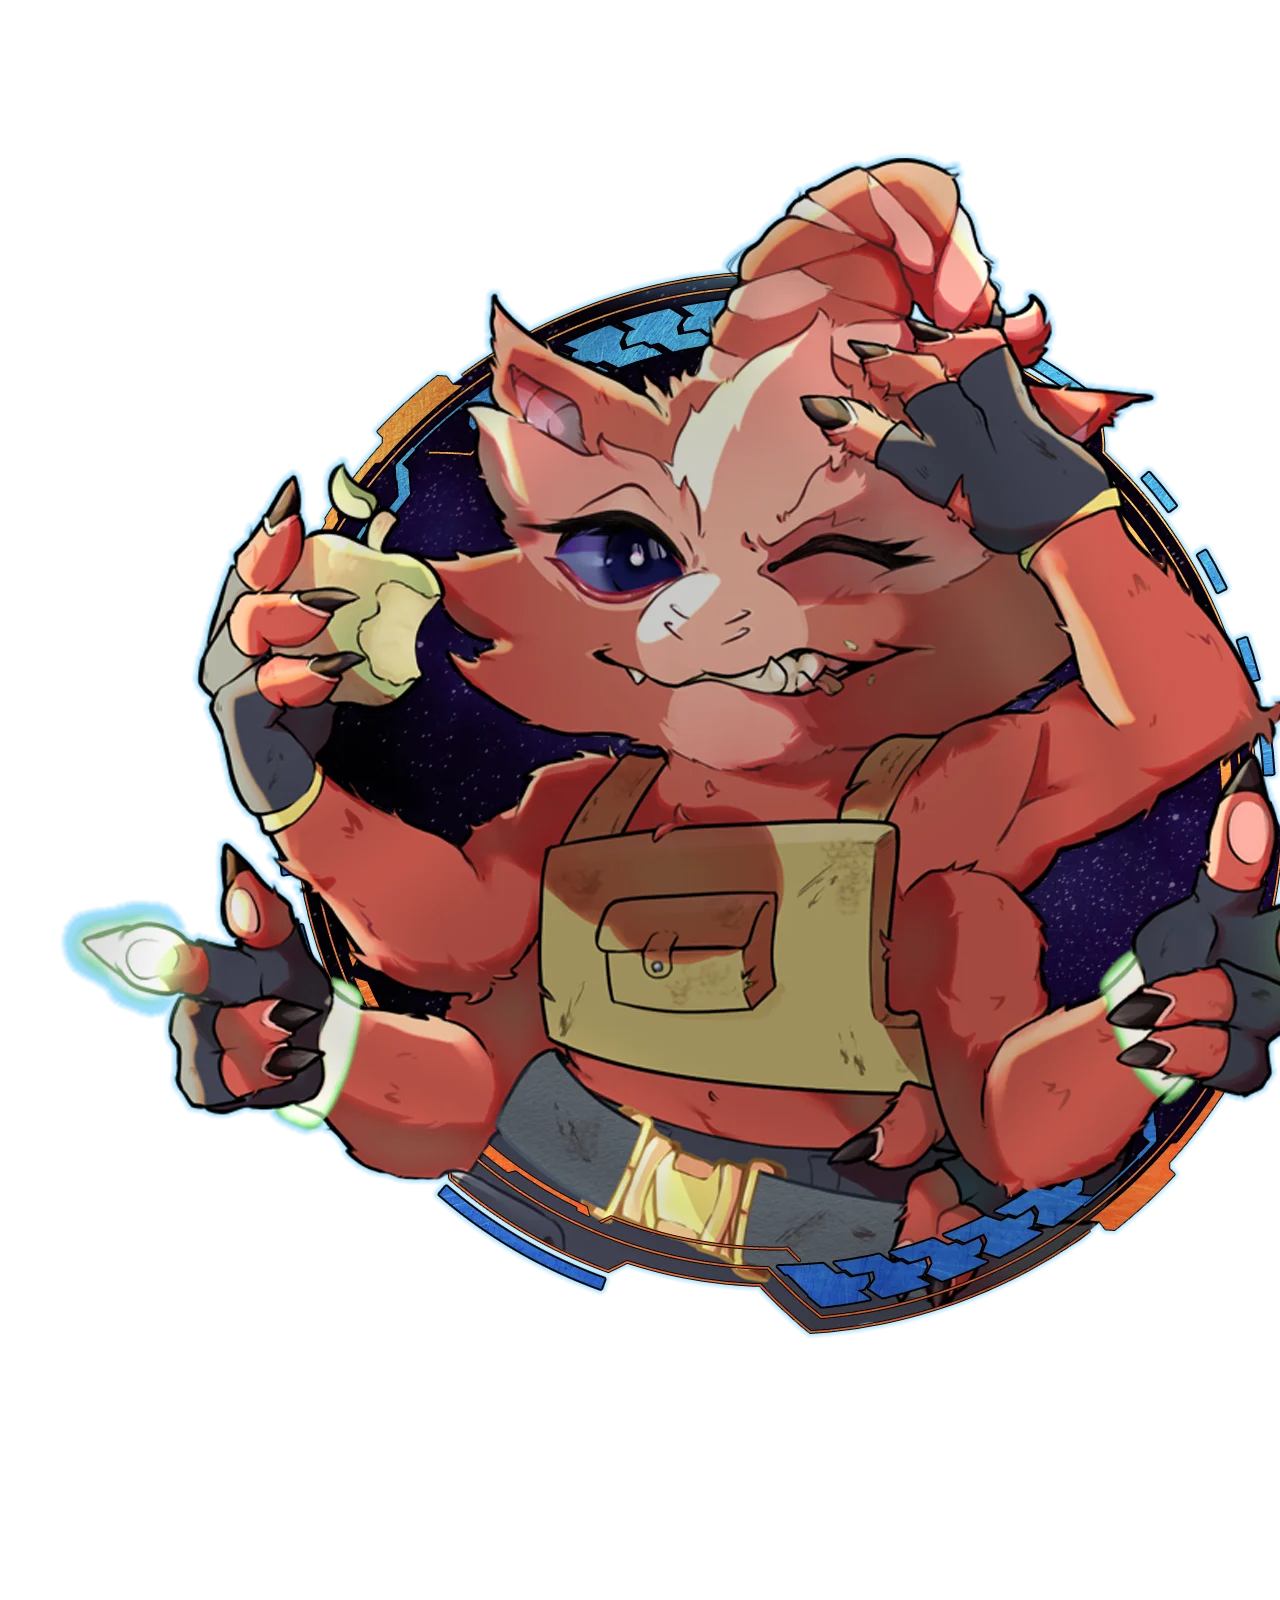
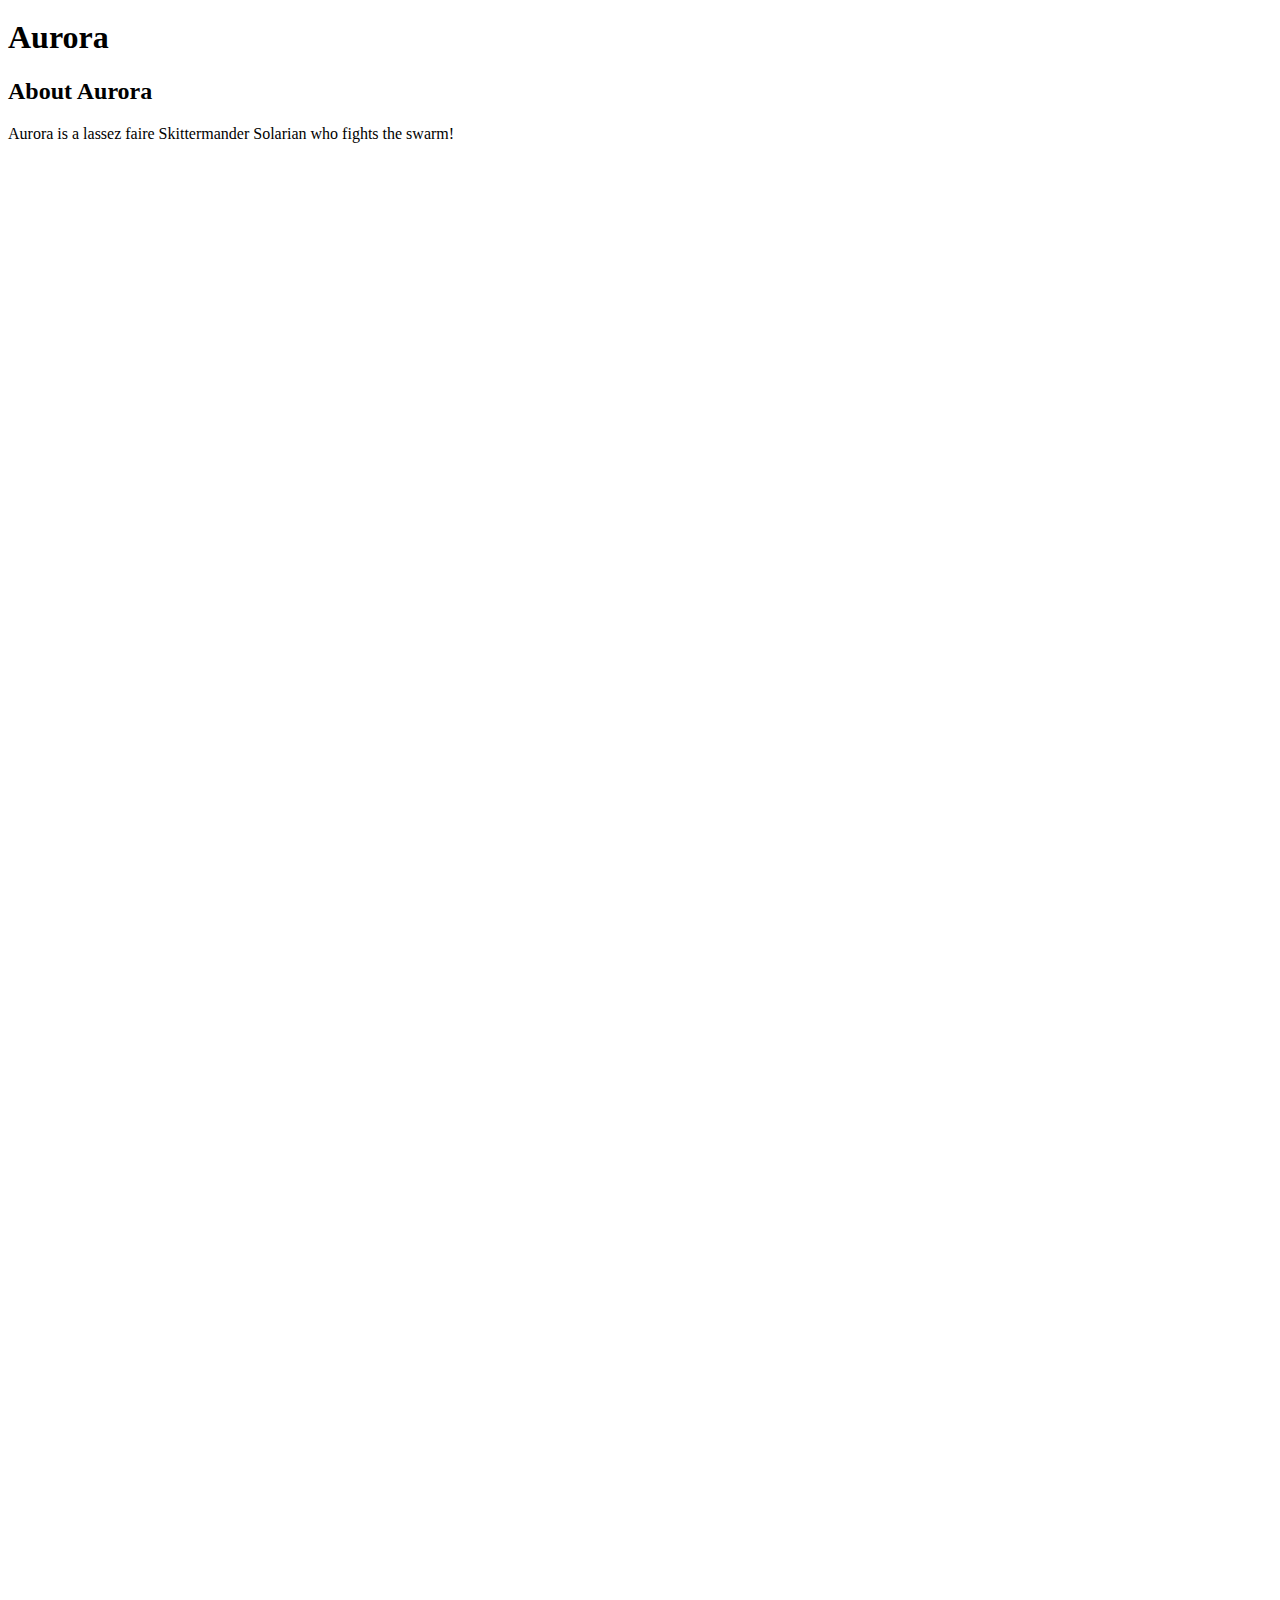
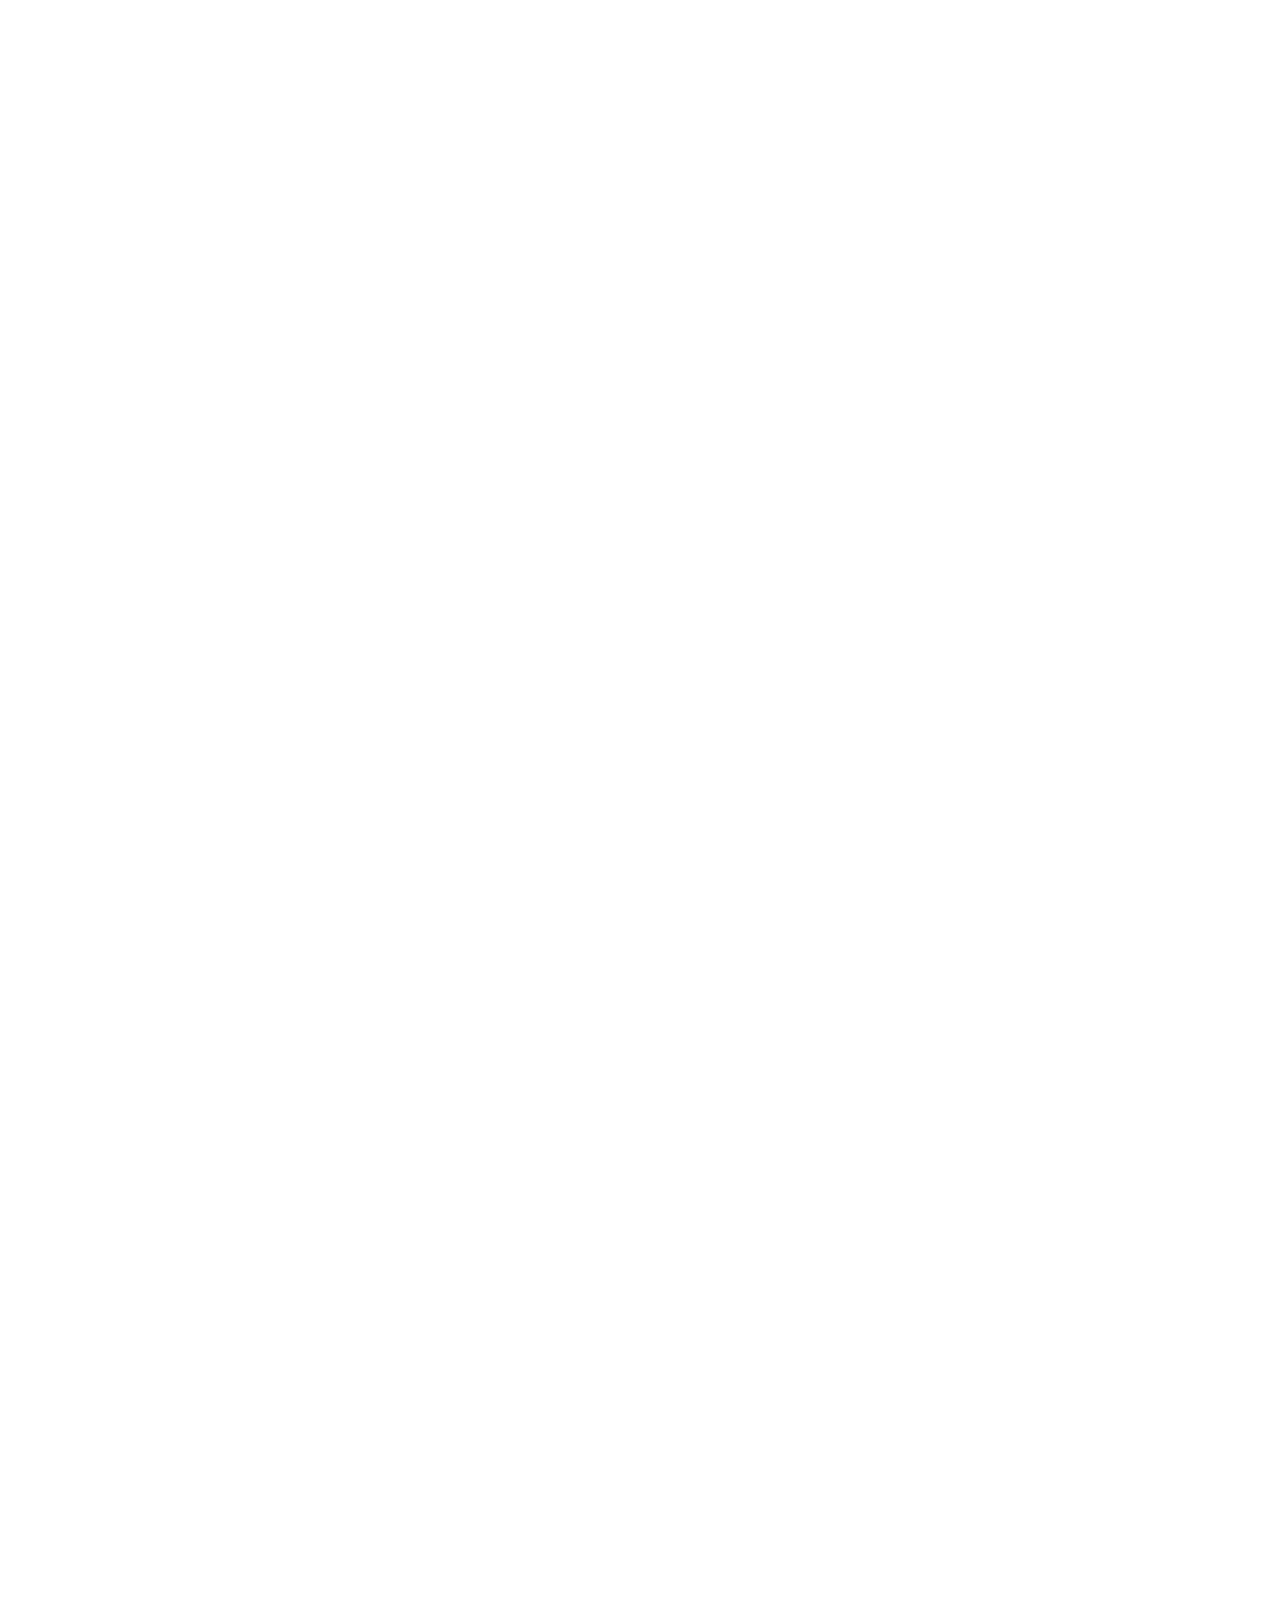
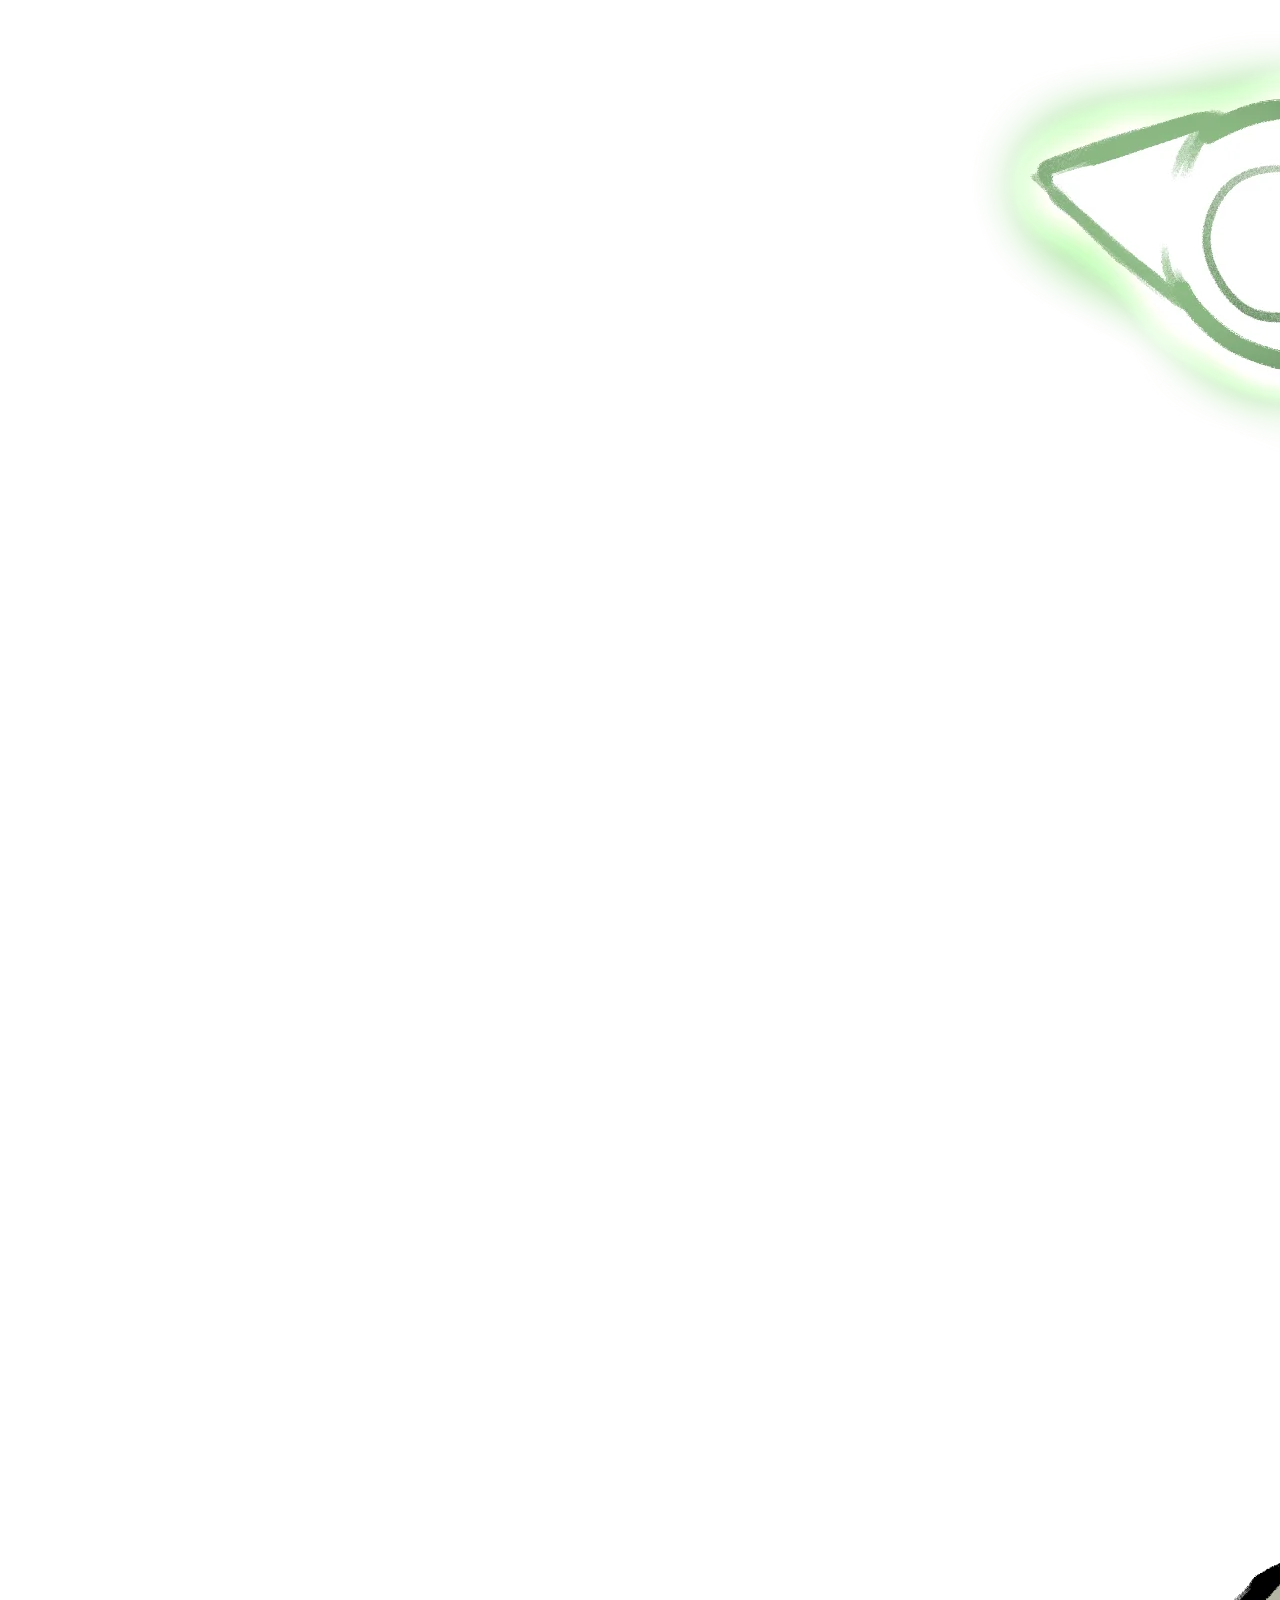
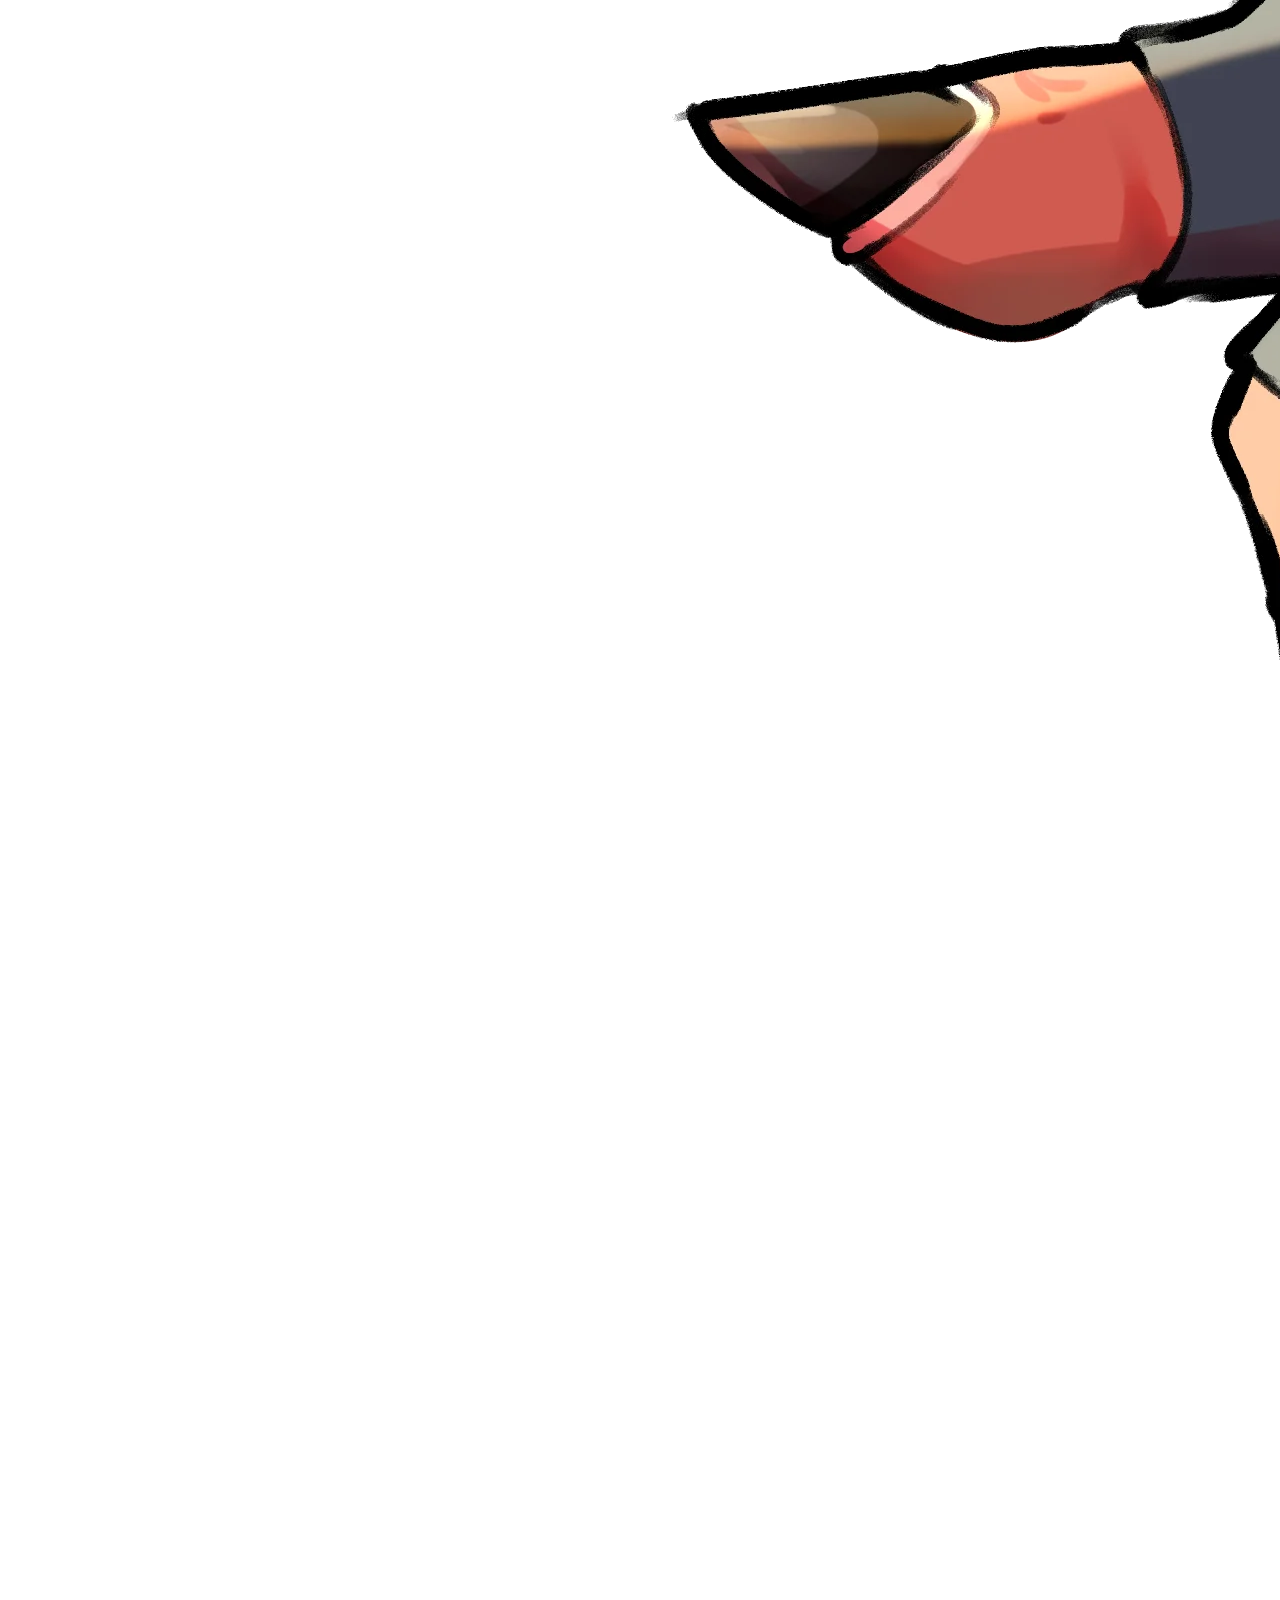
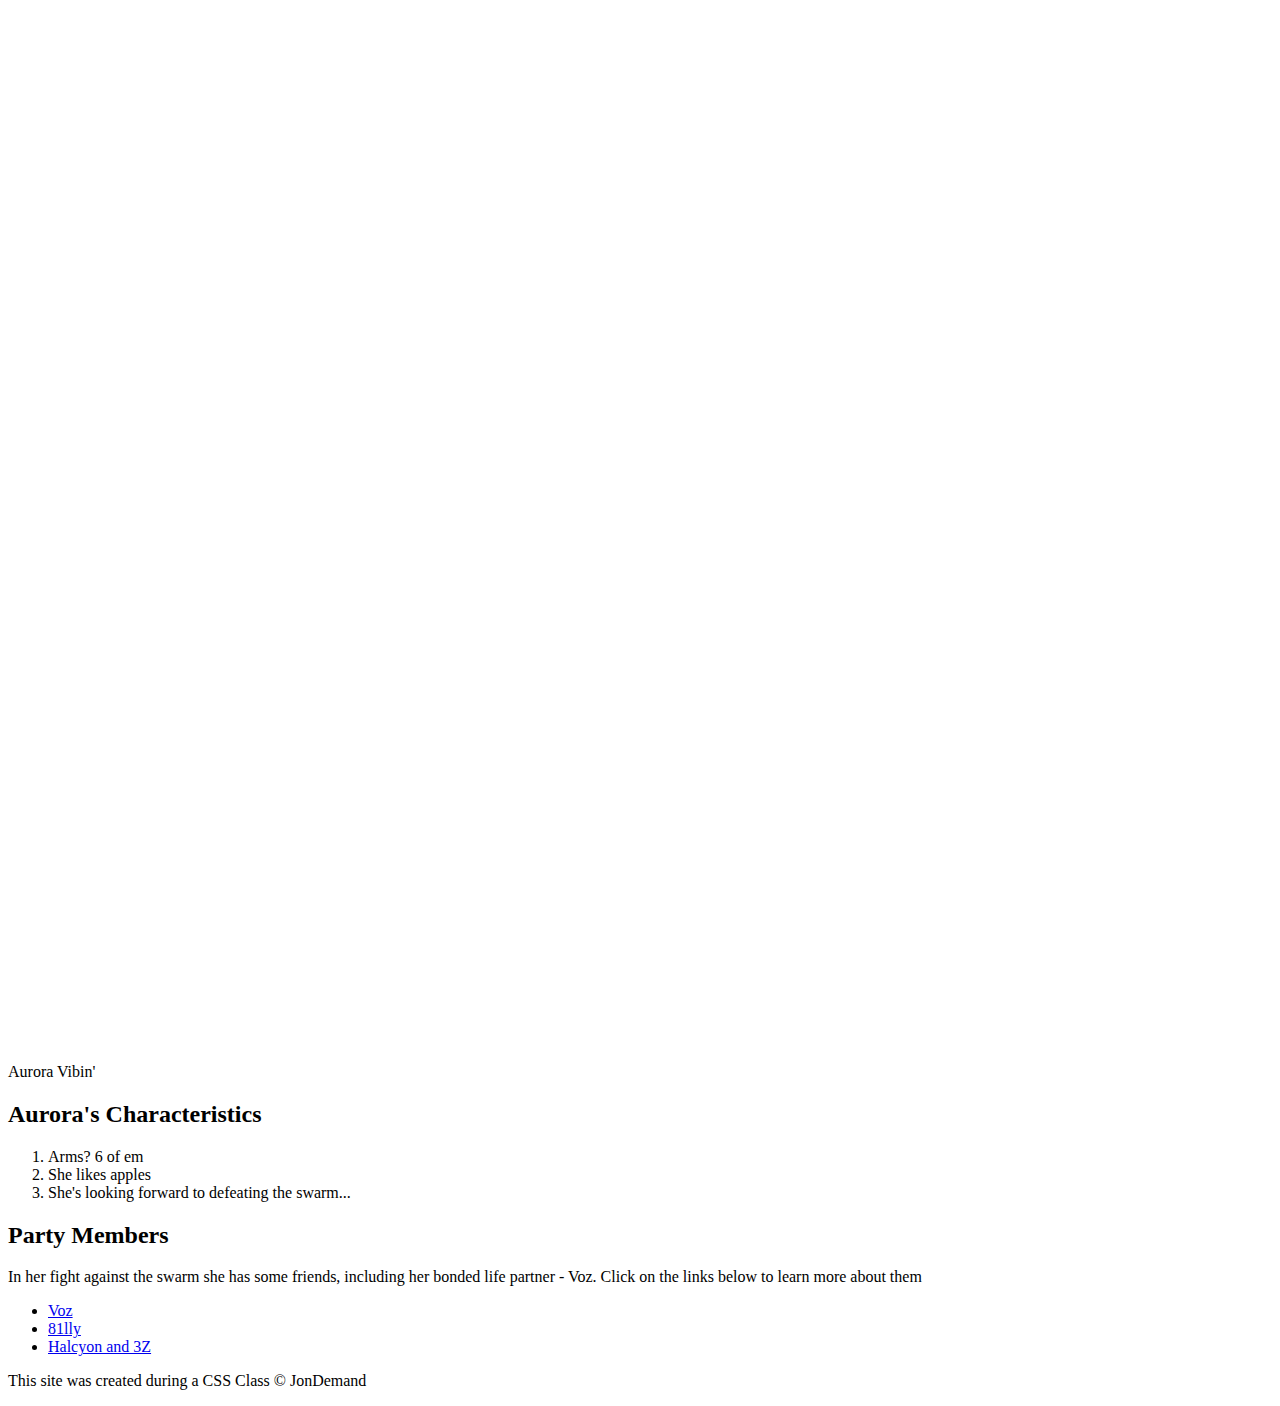
==== index.html @ ff3a0cec "added index + new image" ====
<!DOCTYPE>
<html>
<head>
    <title>Aurora</title>
    <link rel="icon" href="img/Aurora_v1_1-5.webp"
</head>
<body>
    <!--header element -->
    <header>
        <img src="img/Aurora_v1_1-5.webp">
        <h1>Aurora</h1>
    </header>

    <!-- main element -->
    <main>
        <h2>About Aurora</h2>
        <p>Aurora is a lassez faire Skittermander Solarian who fights the swarm!</p>
        <img src="img/Aurora_new_2.webp">
        <p>Aurora Vibin'</p>
        <!-- Characteristics -->
        <h2>Aurora's Characteristics</h2>
        <ol>
            <li>Arms? 6 of em</li>
            <li>She likes apples</li>
            <li>She's looking forward to defeating the swarm...</li>
        </ol>
        <!-- Party -->
        <h2>Party Members</h2>
        <p>In her fight against the swarm she has some friends, including her bonded life partner - Voz.
            Click on the links below to learn more about them
        </p>
        <ul>
            <li><a target="_blank" href="https://hephaistos.azurewebsites.net/character/1987288219">Voz</a></li>
            <li><a target="_blank" href="https://hephaistos.azurewebsites.net/character/1727093661">81lly</a></li>
            <li><a target="_blank" href="https://hephaistos.azurewebsites.net/character/663443040">Halcyon and 3Z</a></li>
        </ul>
    </main>
<!-- footer element -->
<footer>
    <p>This site was created during a CSS Class &copy; JonDemand</p>
</footer>

</body>
</html>
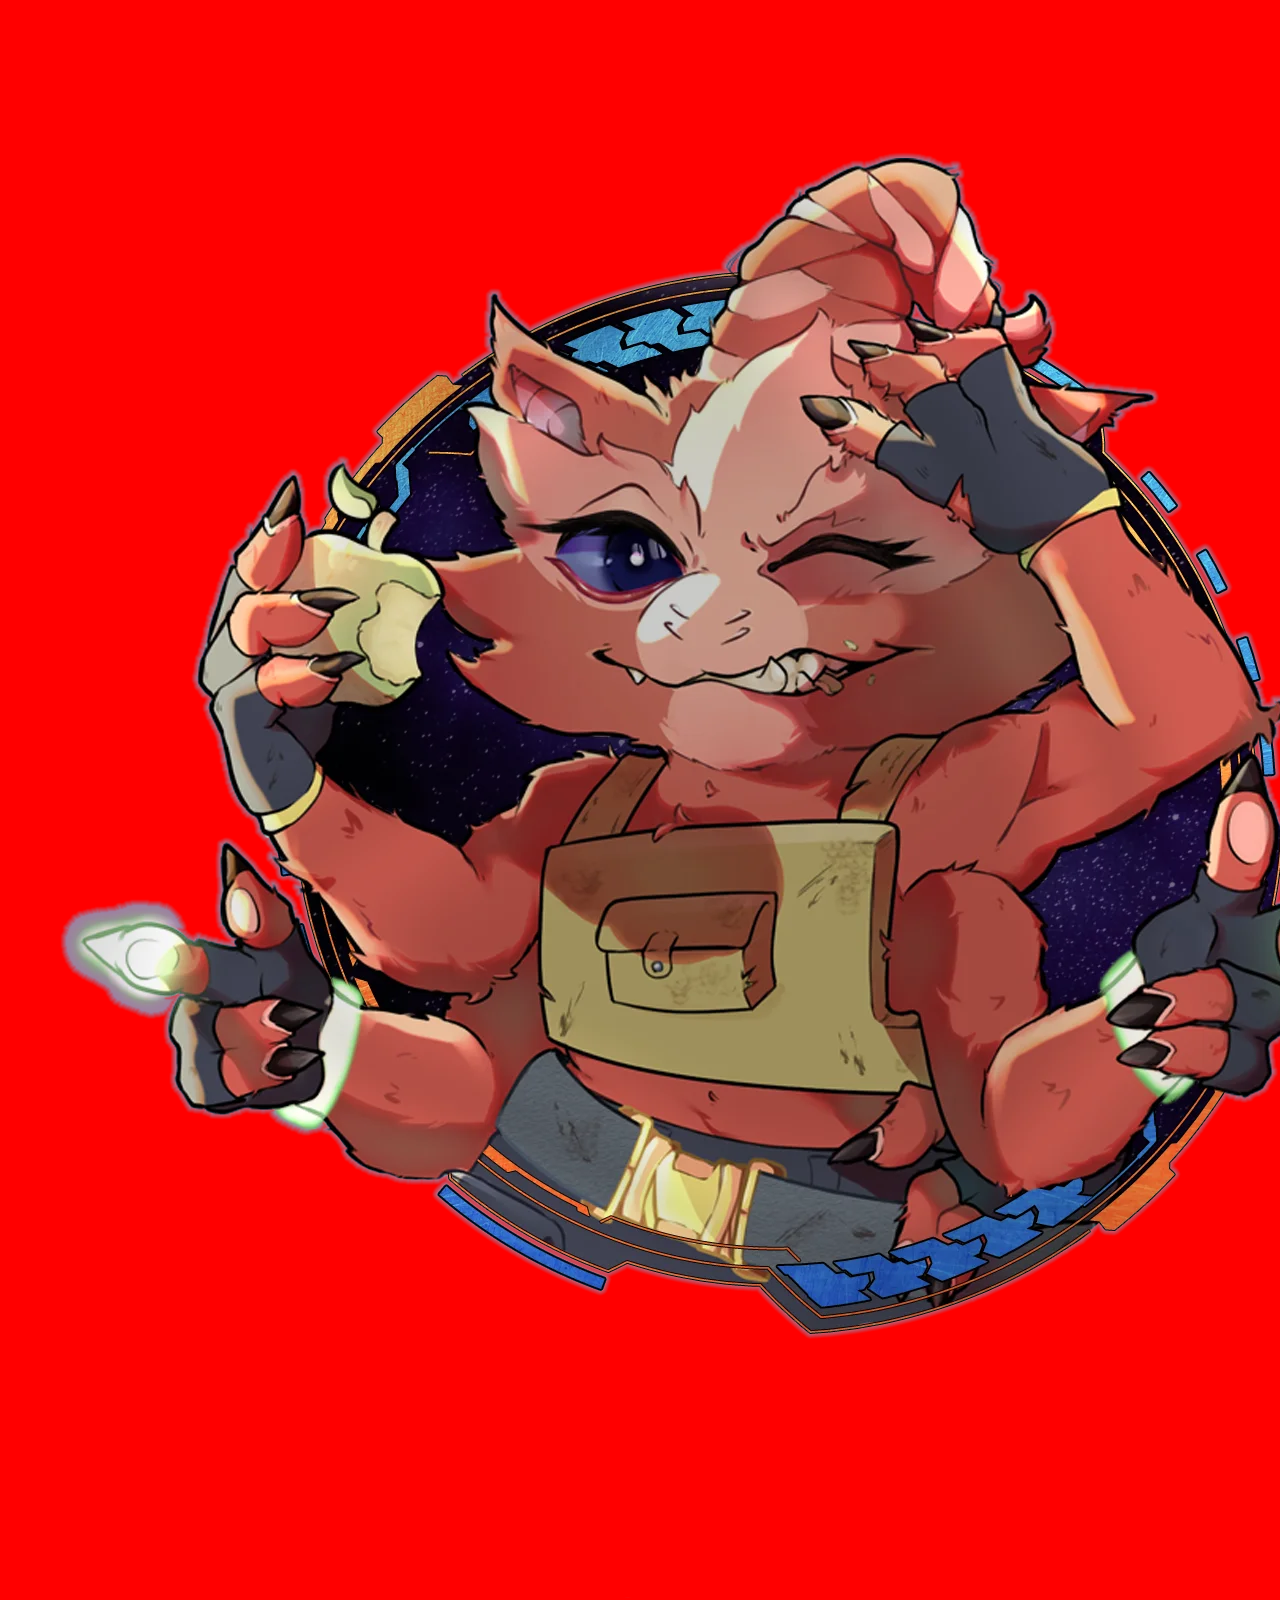
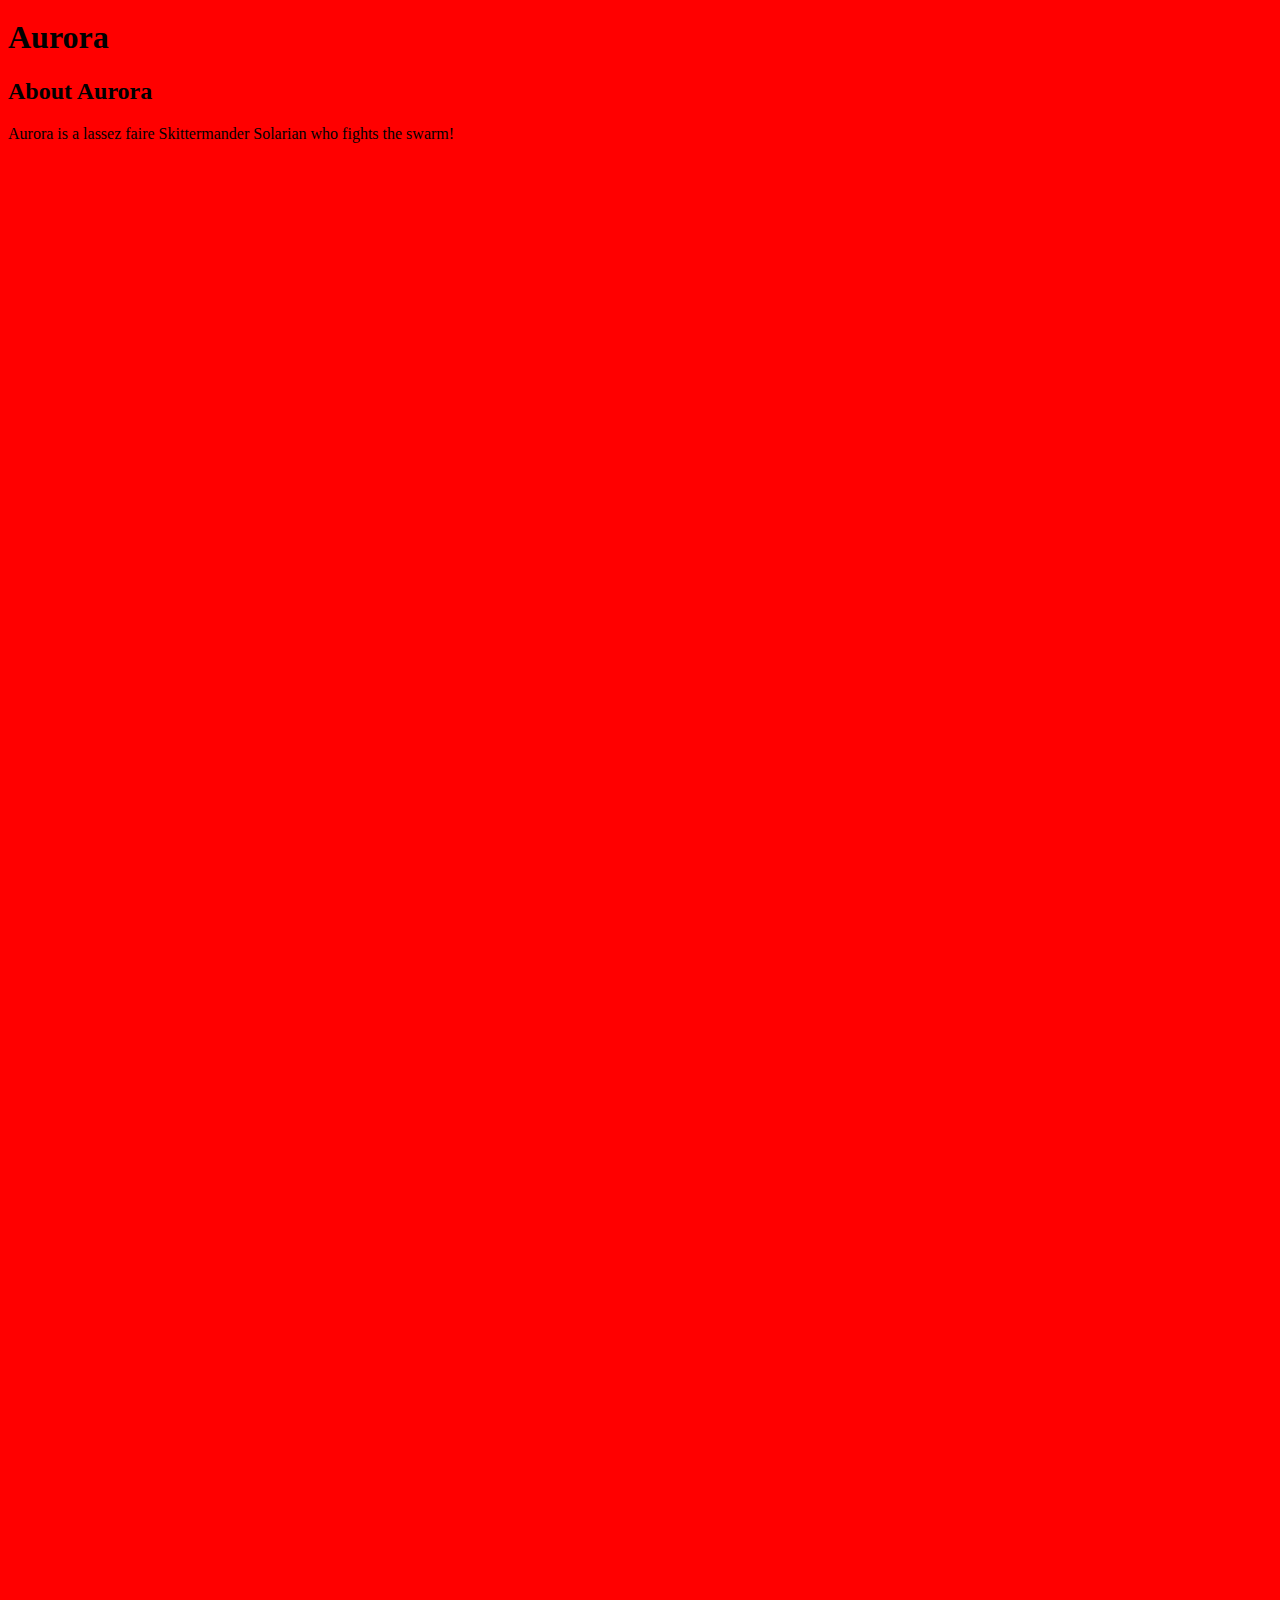
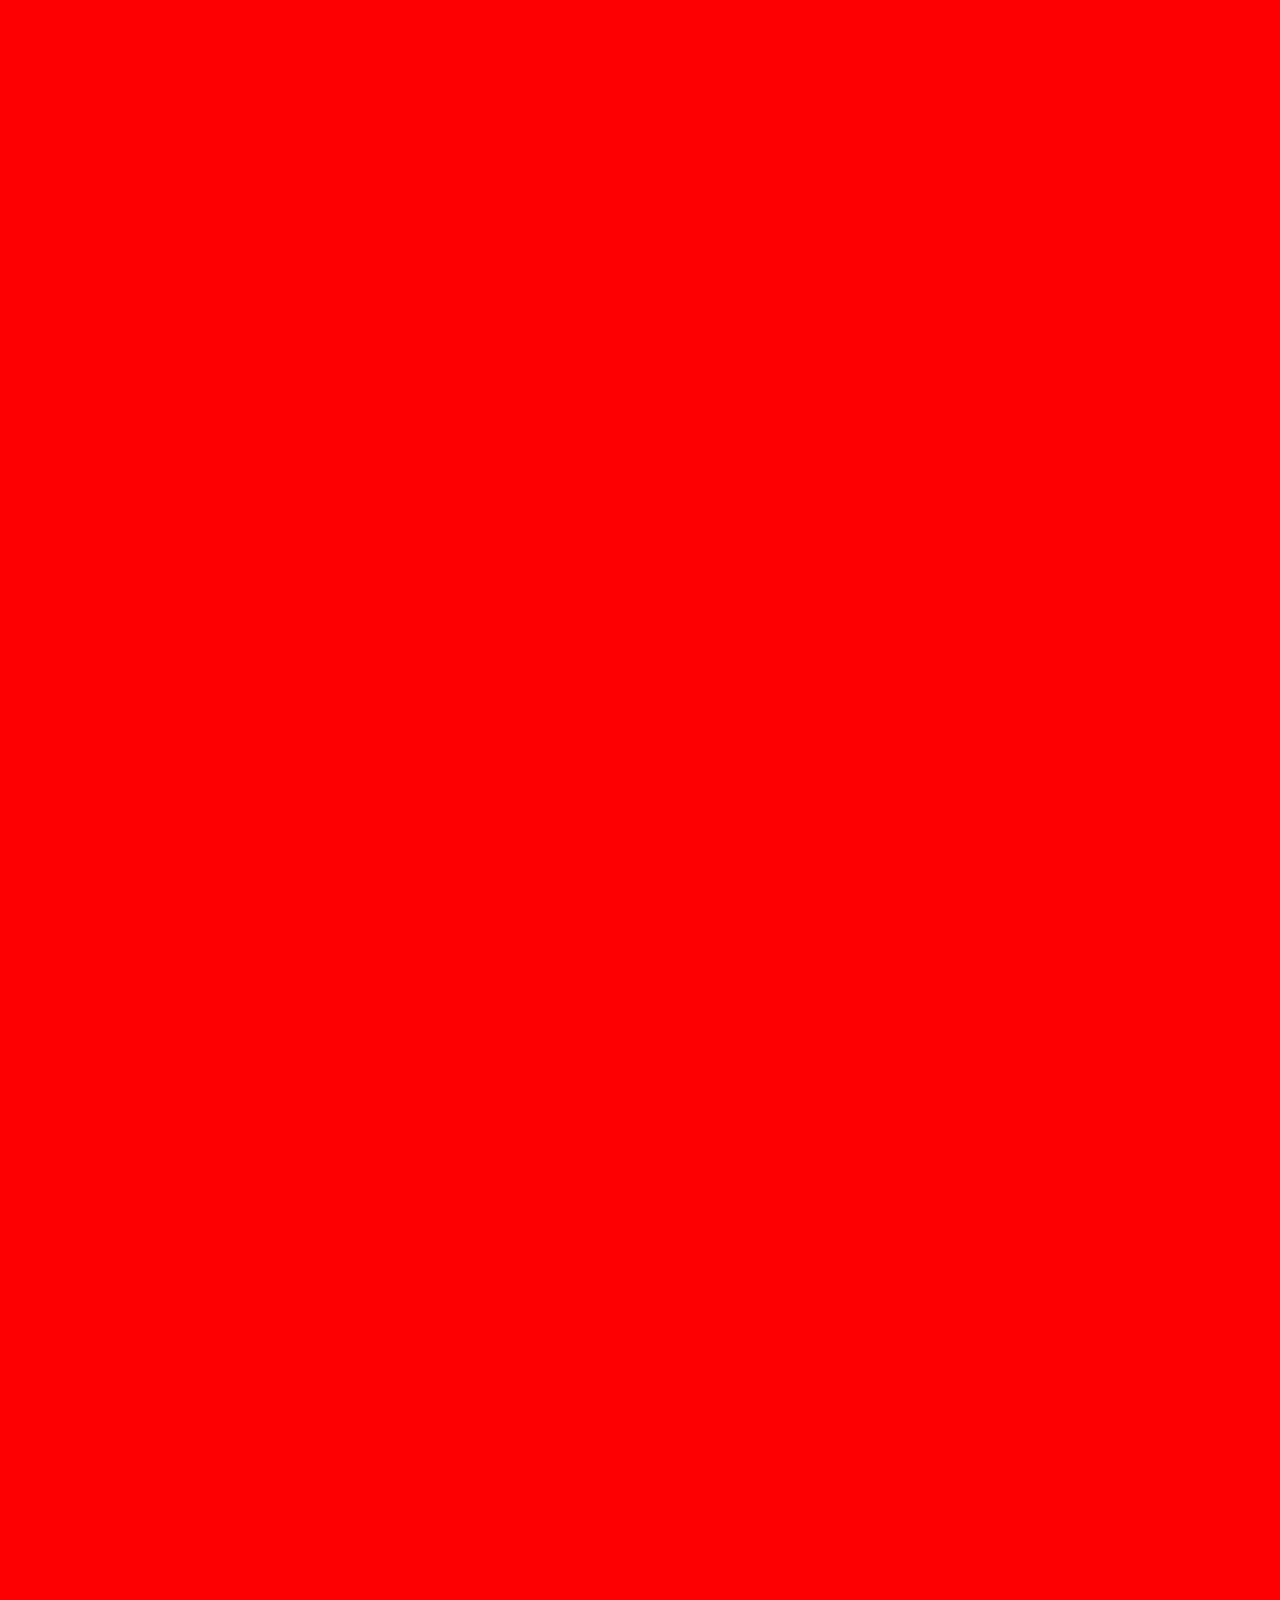
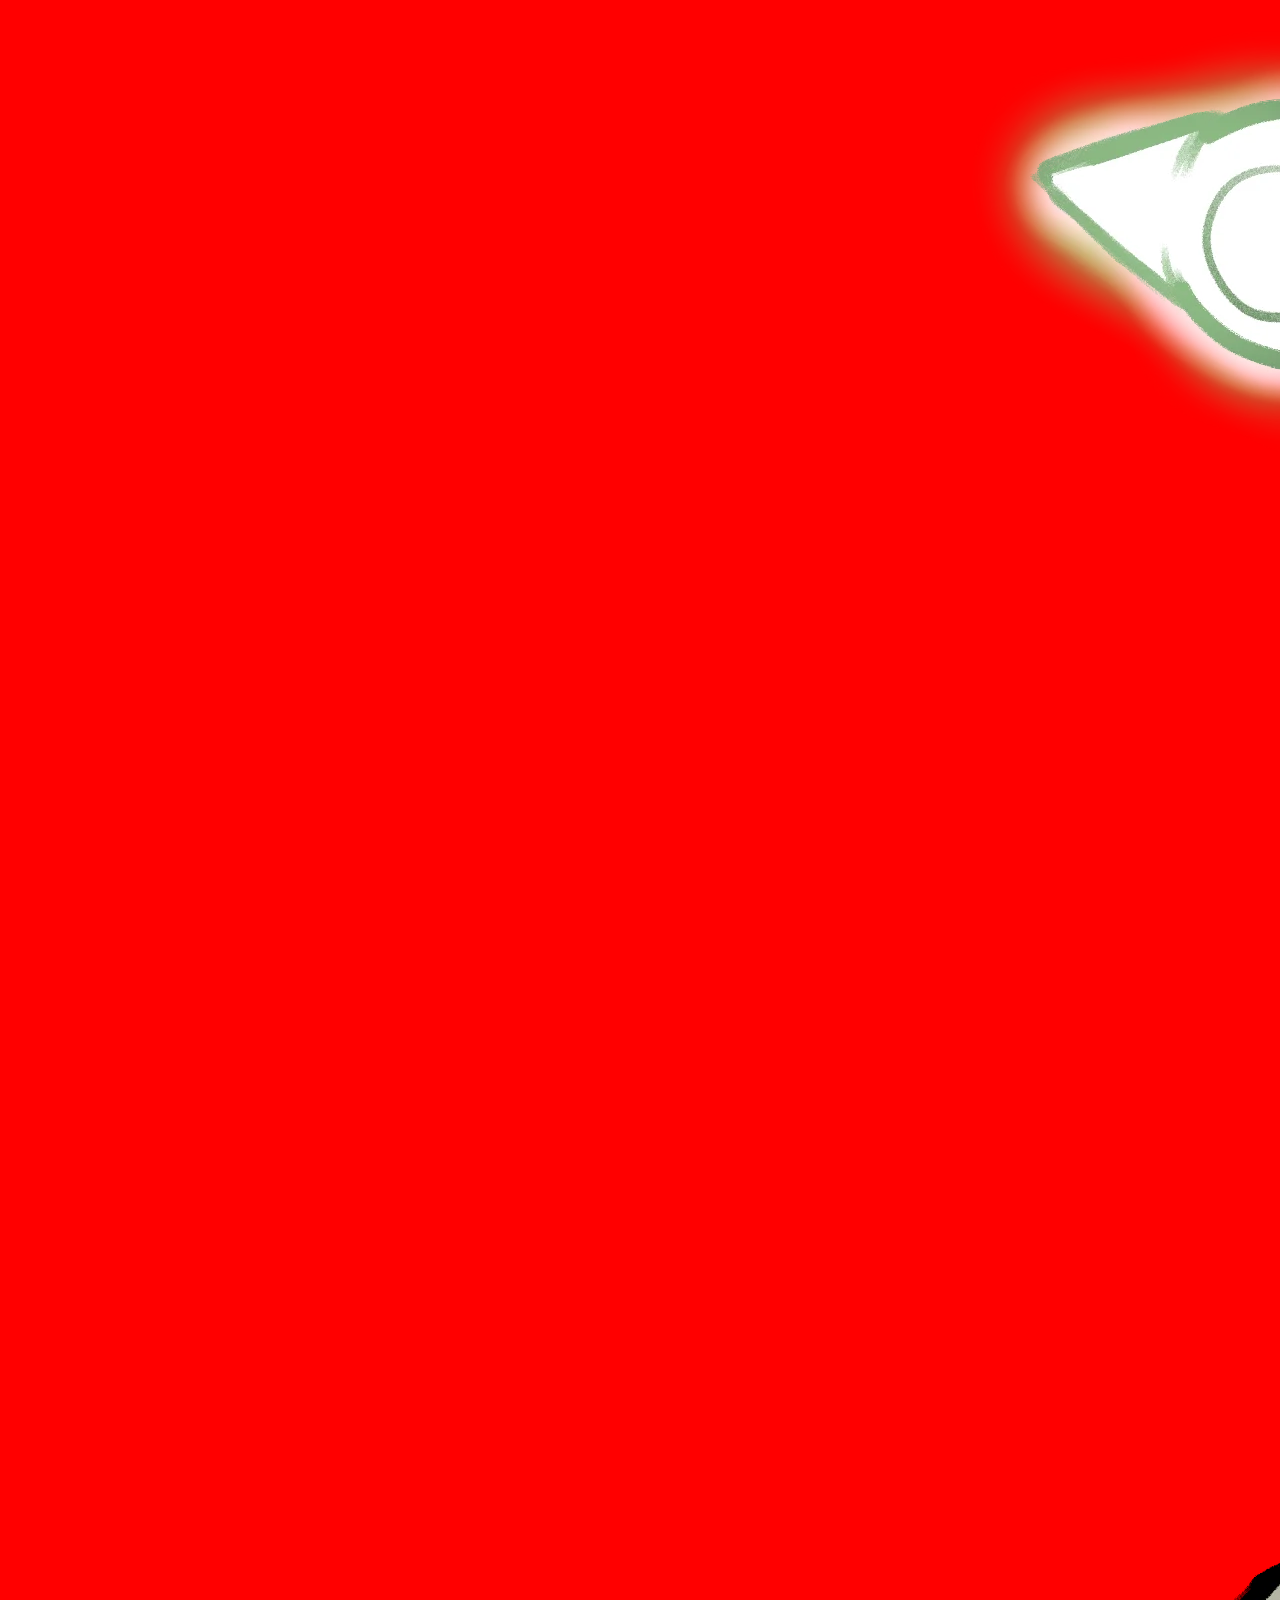
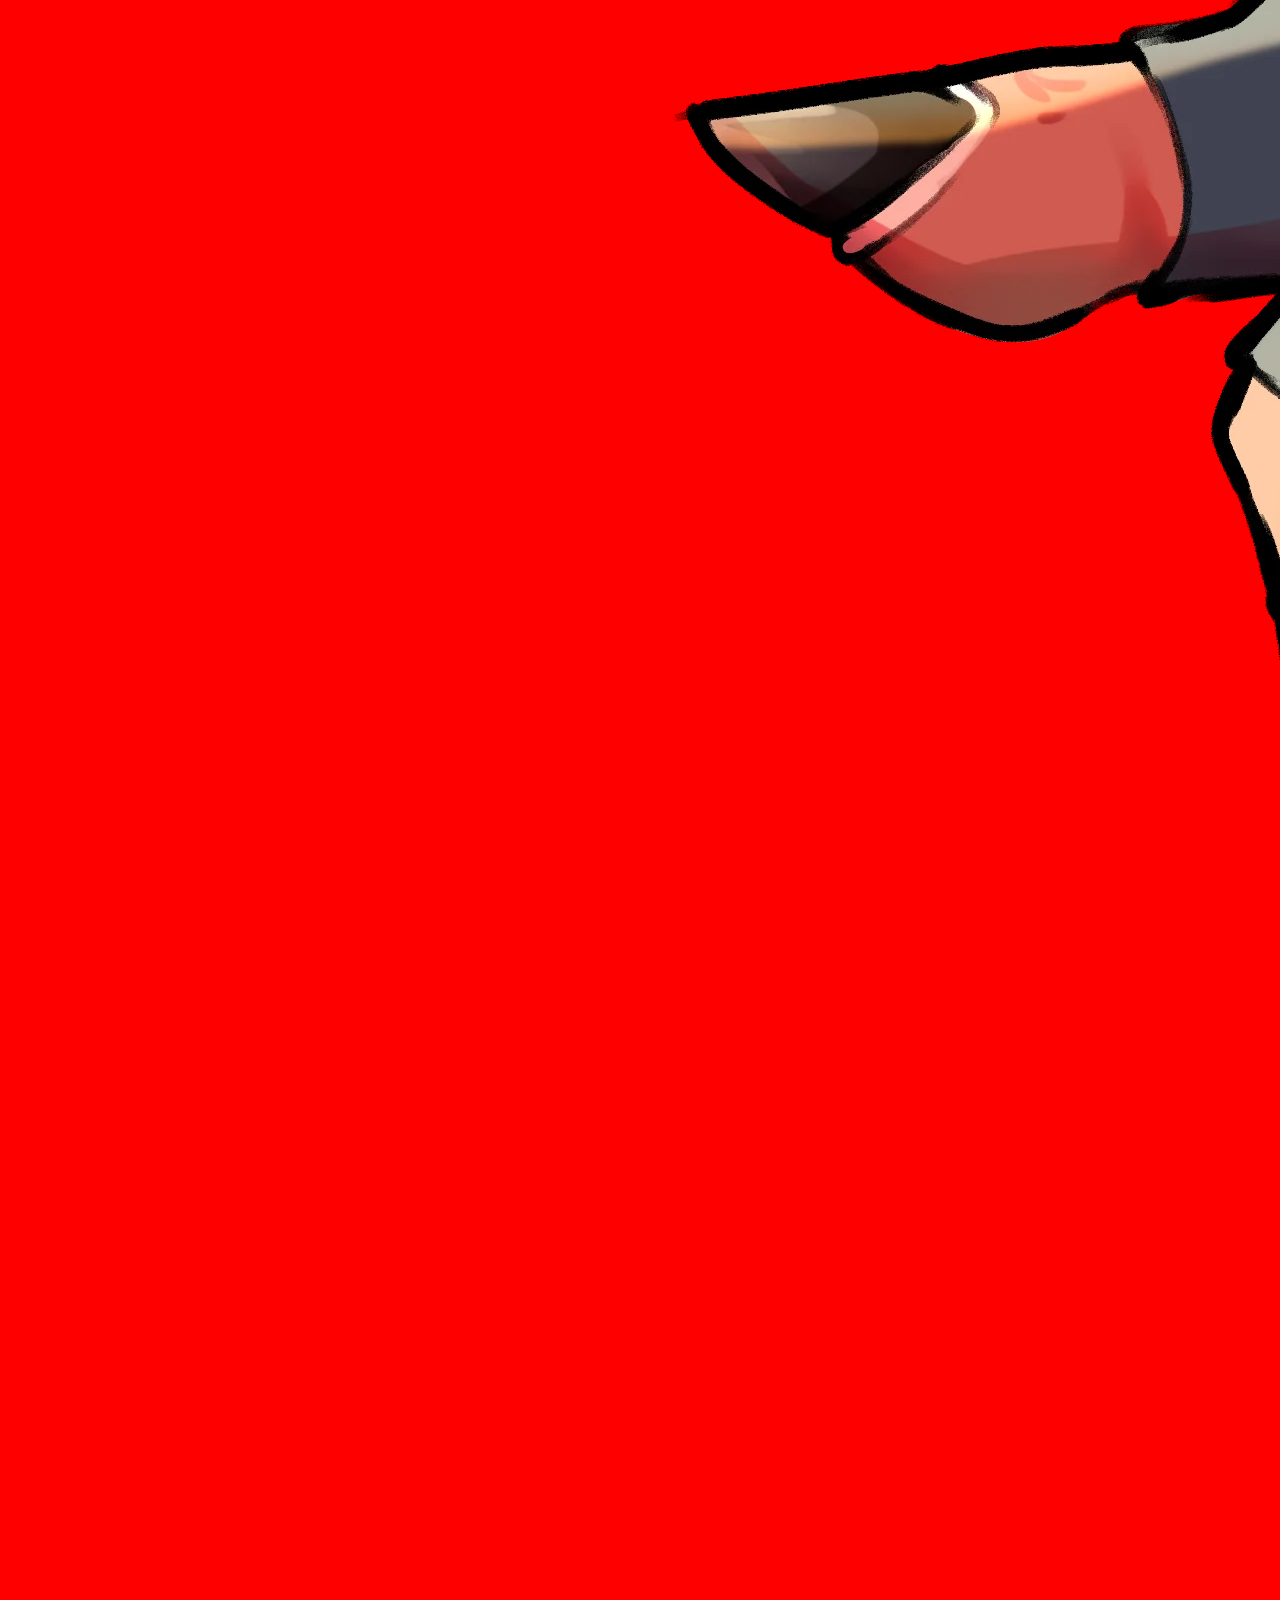
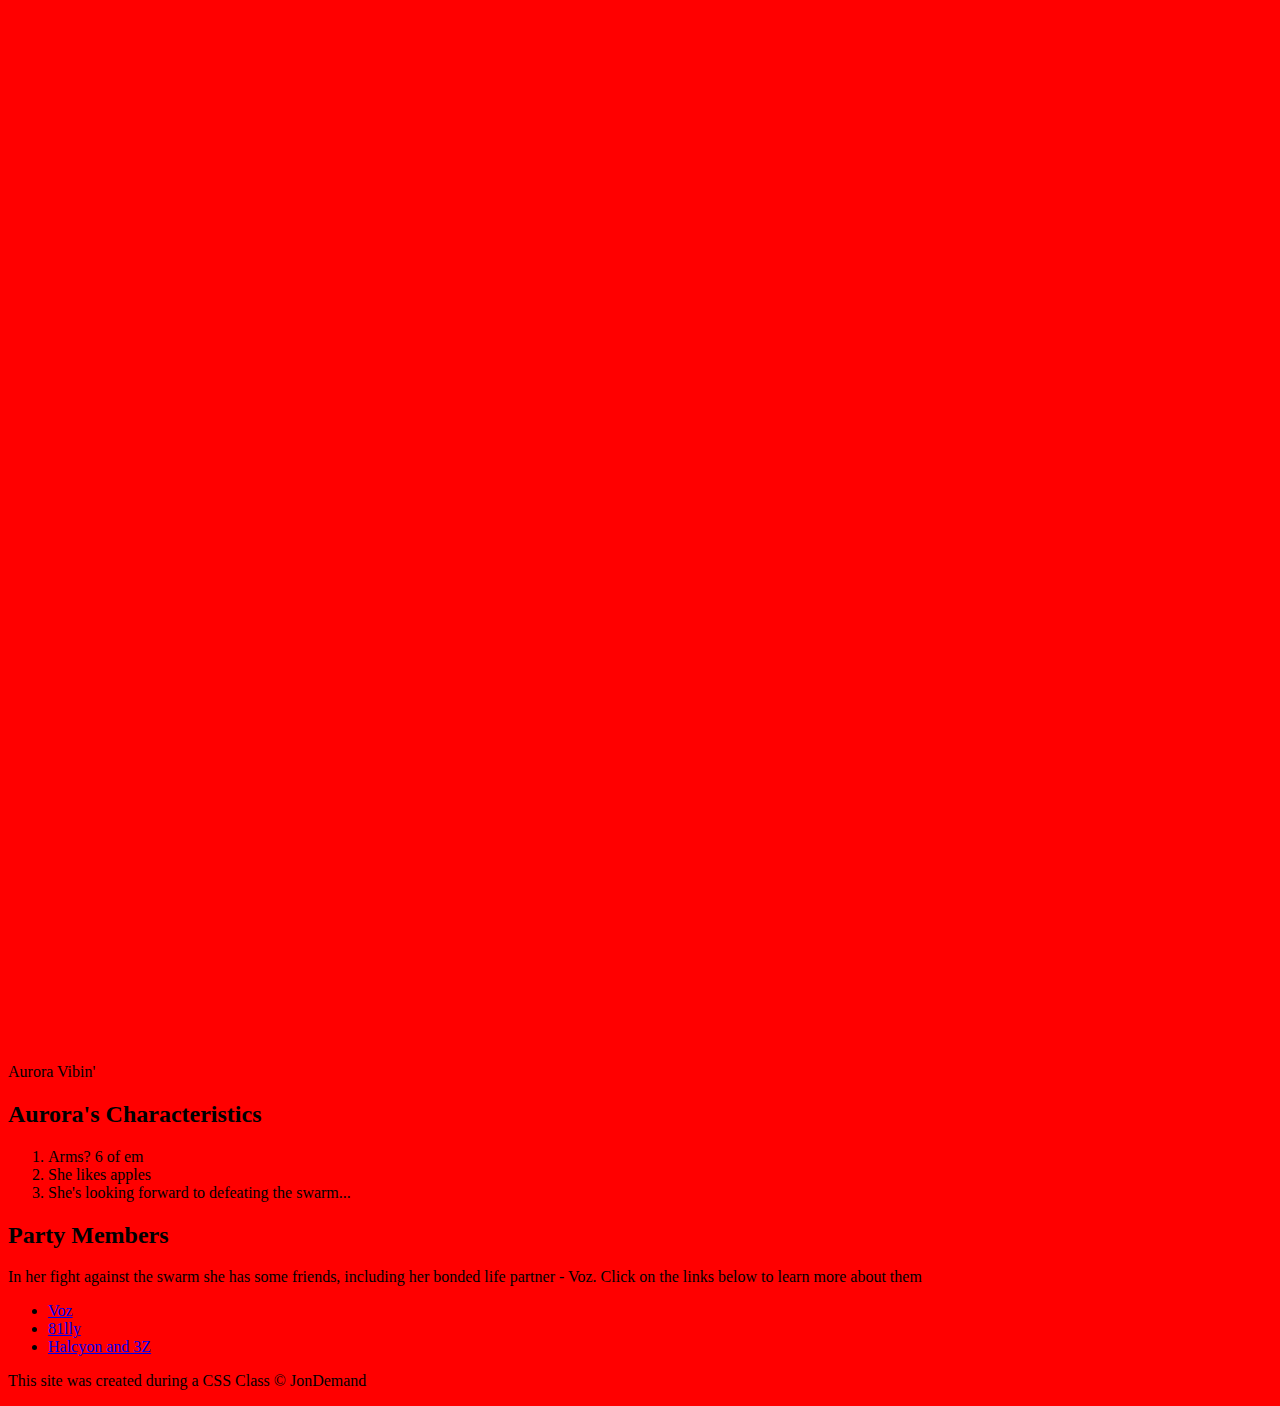
==== commit 93be87d9: "css" ====
--- a/index.html
+++ b/index.html
@@ -2,7 +2,8 @@
 <html>
 <head>
     <title>Aurora</title>
-    <link rel="icon" href="img/Aurora_v1_1-5.webp"
+    <link rel="icon" href="img/Aurora_v1_1-5.webp">
+    <link rel="stylesheet" type="text/css" href="css/aurora.css">
 </head>
 <body>
     <!--header element -->
--- a/css/aurora.css
+++ b/css/aurora.css
@@ -0,0 +1,3 @@
+body{
+    background-color: red;
+}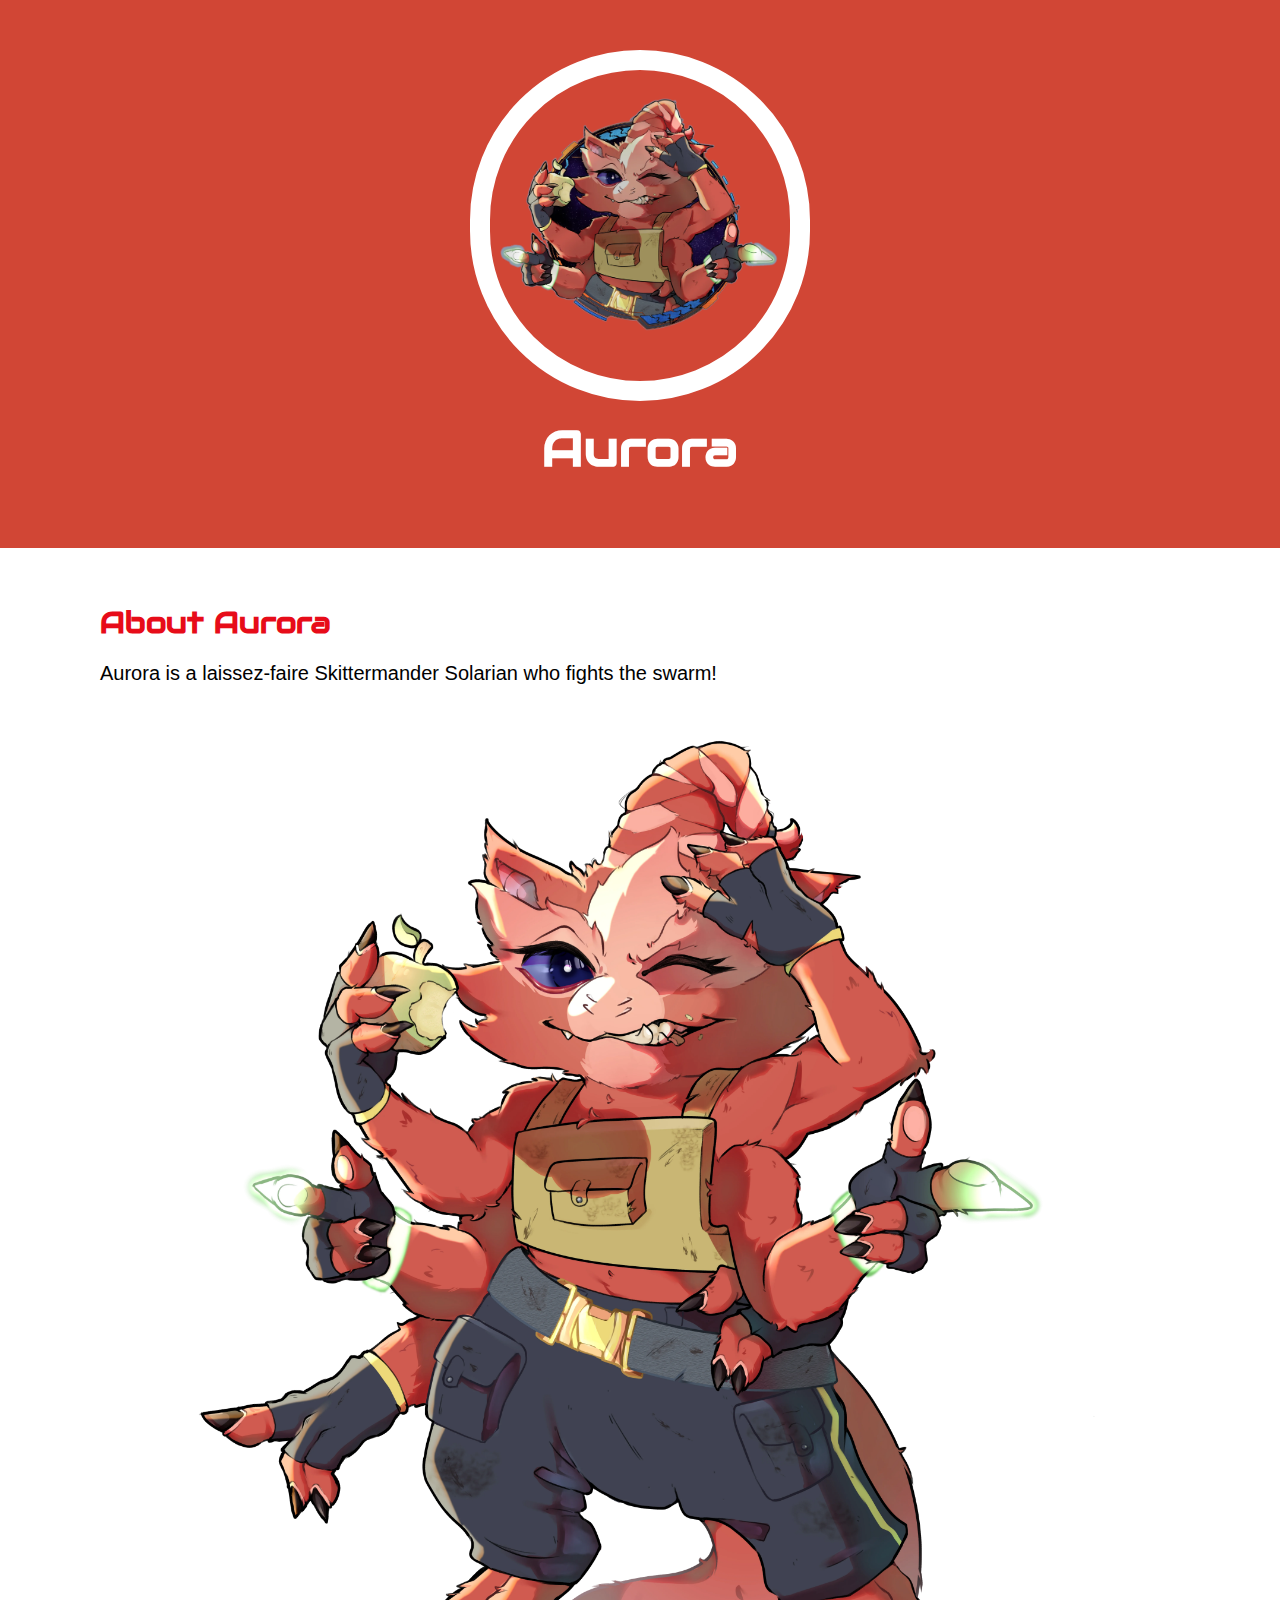
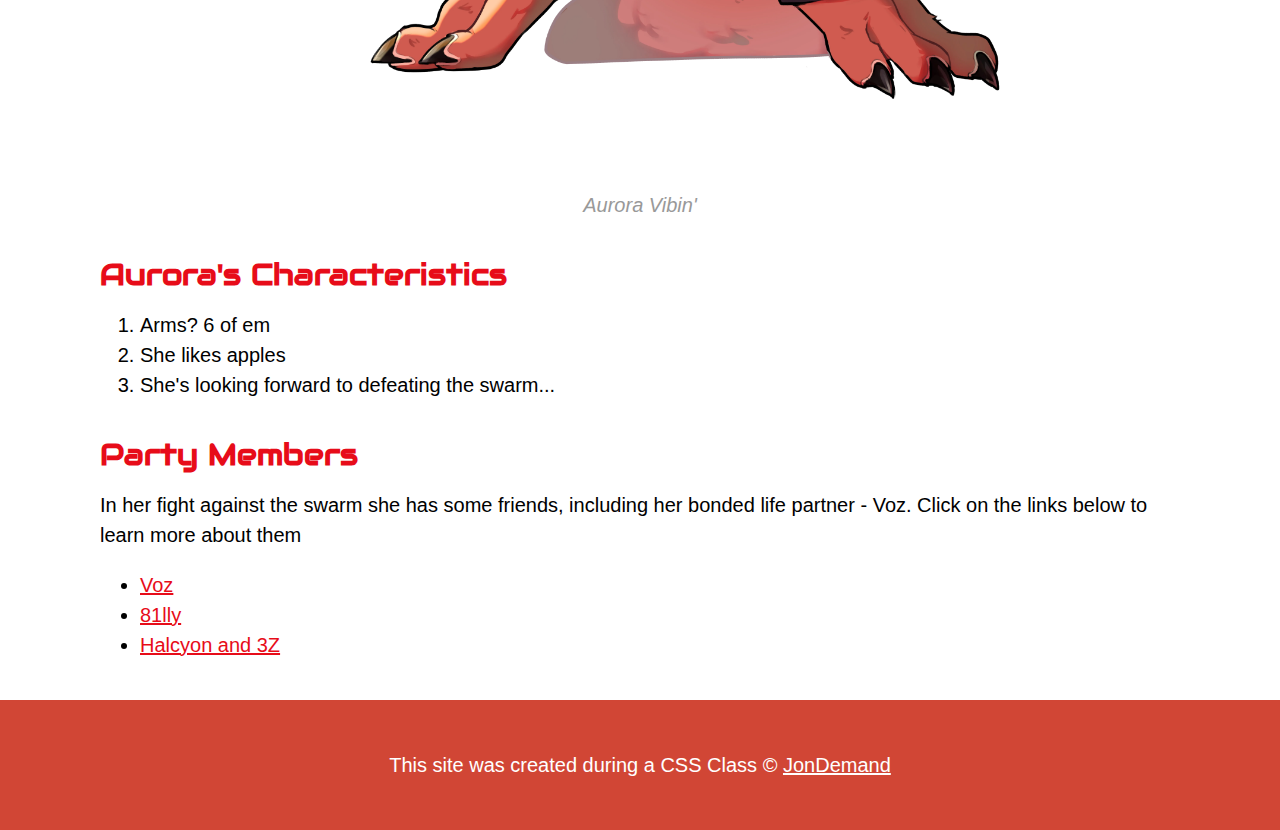
==== commit b1f64162: "wrote css for index" ====
--- a/index.html
+++ b/index.html
@@ -3,6 +3,9 @@
 <head>
     <title>Aurora</title>
     <link rel="icon" href="img/Aurora_v1_1-5.webp">
+    <link rel="preconnect" href="https://fonts.googleapis.com">
+    <link rel="preconnect" href="https://fonts.gstatic.com" crossorigin>
+    <link href="https://fonts.googleapis.com/css2?family=Audiowide&display=swap" rel="stylesheet">
     <link rel="stylesheet" type="text/css" href="css/aurora.css">
 </head>
 <body>
@@ -15,9 +18,9 @@
     <!-- main element -->
     <main>
         <h2>About Aurora</h2>
-        <p>Aurora is a lassez faire Skittermander Solarian who fights the swarm!</p>
+        <p>Aurora is a laissez-faire Skittermander Solarian who fights the swarm!</p>
         <img src="img/Aurora_new_2.webp">
-        <p>Aurora Vibin'</p>
+        <p class="caption">Aurora Vibin'</p>
         <!-- Characteristics -->
         <h2>Aurora's Characteristics</h2>
         <ol>
@@ -38,8 +41,7 @@
     </main>
 <!-- footer element -->
 <footer>
-    <p>This site was created during a CSS Class &copy; JonDemand</p>
+    <p>This site was created during a CSS Class &copy; <a target="_blank" href="https://github.com/JonDemand">JonDemand</a></p>
 </footer>
-
 </body>
 </html>--- a/css/aurora.css
+++ b/css/aurora.css
@@ -1,3 +1,67 @@
 body{
-    background-color: red;
+    margin: 0;
+    font-family: Helvetica, Arial, sans-serif;
+    font-size:20px;
+    line-height: 30px;
+}
+header{
+    background-color:#d14635;
+    text-align: center;
+    padding-top: 50px;
+    padding-bottom: 50px;
+}
+h1, h2{
+    font-family: 'Audiowide', cursive;
+}
+header h1 {
+    color:white;
+    font-size: 50px;
+    
+}
+header img{
+    border-radius: 170px;
+    width: 300px;
+    border: 20px solid white;
+}
+main{
+   max-width: 1080px;
+   margin: 0 auto;
+   padding: 20px;
+}
+main img{
+    max-width: 100%;
+}
+h2{
+    font-size: 30px;
+    color: #e70c19;
+    margin: 40px 0 10px;
+}
+a{
+    color: #e70c19;
+}
+a:hover{
+    color:white;
+    background-color:#483a94
+}
+footer{
+    background-color:#d14635;
+    text-align: center;
+    color: white;
+    padding: 50px;
+}
+footer p{
+    margin: 0;
+}
+footer a{
+    color:white;
+}
+footer a:hover{
+    opacity: .5;
+    background-color: transparent;
+}
+p.caption{
+    color: #999999;
+    font-style: italic;
+    text-align: center;
+    margin-top: 0;
 }